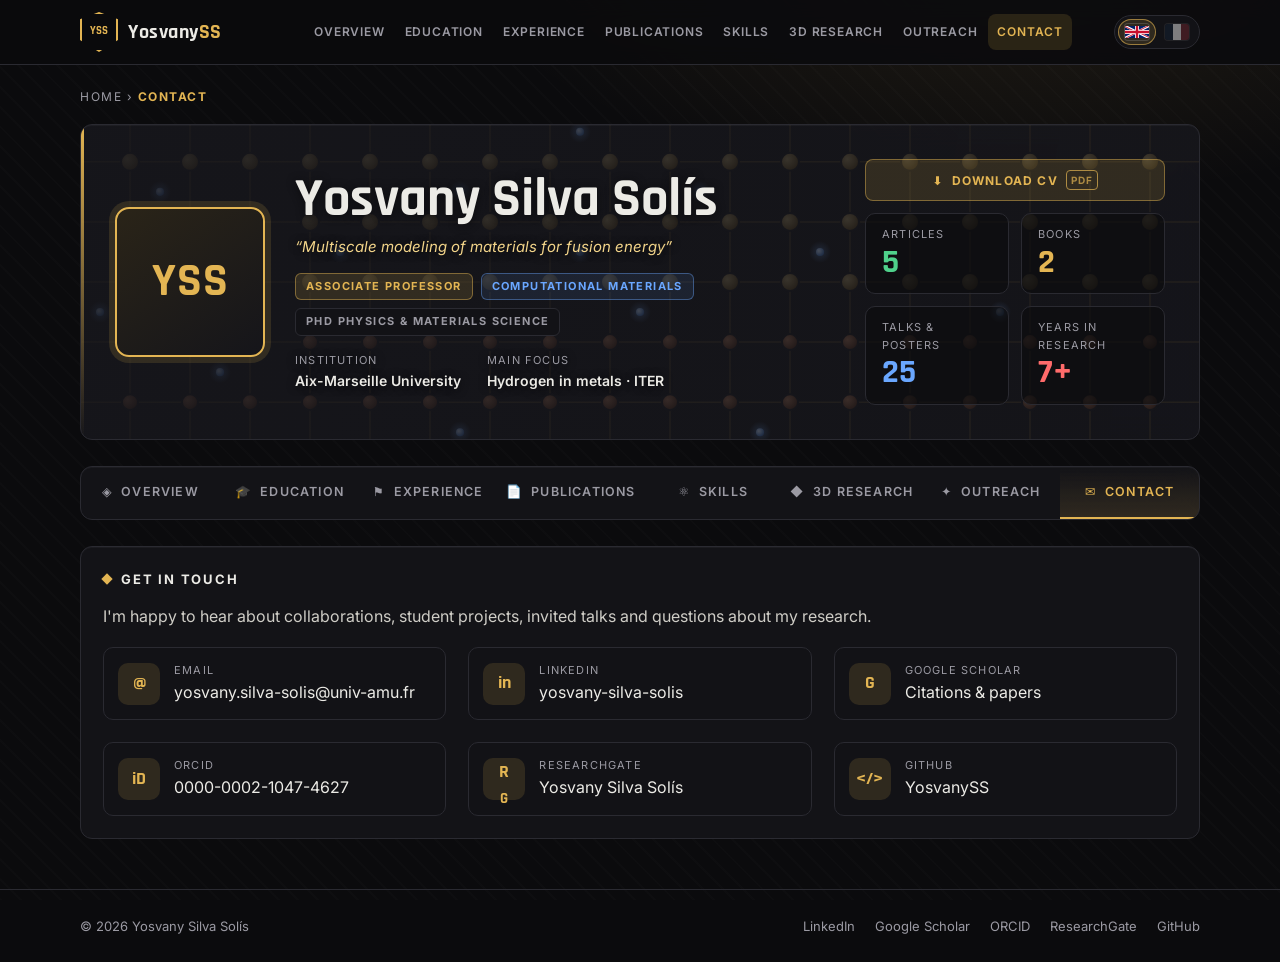
==== contact.html @ d6cc37a7 "New personal website: bilingual (EN/FR) research portfolio - Multi-page site: Overview, Education, E" ====
<!DOCTYPE html>
<html lang="en">
<head>
  <meta charset="utf-8">
  <meta name="viewport" content="width=device-width, initial-scale=1">
  <title data-fr="Contact — Yosvany Silva Solís">Contact — Yosvany Silva Solís</title>
  <link rel="preconnect" href="https://fonts.googleapis.com">
  <link rel="preconnect" href="https://fonts.gstatic.com" crossorigin>
  <link href="https://fonts.googleapis.com/css2?family=Inter:wght@400;500;600;700;800&family=Rajdhani:wght@600;700&display=swap" rel="stylesheet">
  <link rel="stylesheet" href="assets/css/site.css">
  <script src="assets/js/lang.js"></script>
</head>
<body>
  <!-- Each text is written twice: <en>English</en><fr>Français</fr> -->
  <main class="container">
    <div id="profile"></div>

    <section class="panel">
      <div class="panel-head"><h2 class="panel-title"><en>Get in touch</en><fr>Me contacter</fr></h2></div>
      <p><en>I'm happy to hear about collaborations, student projects, invited talks and questions about my research.</en><fr>N'hésitez pas à me contacter pour des collaborations, des projets d'étudiants, des invitations à des séminaires ou des questions sur mes recherches.</fr></p>
      <div class="grid three" style="margin-top:18px">
        <a class="contact-item" href="mailto:yosvany.silva-solis@univ-amu.fr"><span class="ic">@</span><span><small><en>Email</en><fr>E-mail</fr></small>yosvany.silva-solis@univ-amu.fr</span></a>
        <a class="contact-item" href="https://www.linkedin.com/in/yosvany-silva-solis/" target="_blank" rel="noopener"><span class="ic">in</span><span><small>LinkedIn</small>yosvany-silva-solis</span></a>
        <a class="contact-item" href="https://scholar.google.com/citations?user=Sckd3CYAAAAJ&hl=en" target="_blank" rel="noopener"><span class="ic">G</span><span><small>Google Scholar</small><en>Citations &amp; papers</en><fr>Citations &amp; articles</fr></span></a>
        <a class="contact-item" href="https://orcid.org/0000-0002-1047-4627" target="_blank" rel="noopener"><span class="ic">iD</span><span><small>ORCID</small>0000-0002-1047-4627</span></a>
        <a class="contact-item" href="https://www.researchgate.net/profile/Yosvany-Silva-Solis-2" target="_blank" rel="noopener"><span class="ic">R<sup>G</sup></span><span><small>ResearchGate</small>Yosvany Silva Solís</span></a>
        <a class="contact-item" href="https://github.com/YosvanySS" target="_blank" rel="noopener"><span class="ic">&lt;/&gt;</span><span><small>GitHub</small>YosvanySS</span></a>
      </div>
    </section>
  </main>

  <script src="assets/js/layout.js"></script>
</body>
</html>
---- assets/css/site.css ----
/* =========================================================
   Yosvany Silva Solís — personal site
   Dark "hero card" theme with gold accents.
   Change the colors here and the whole site follows.
   ========================================================= */
/* ---------- Language switch: show only the chosen language ---------- */
html:not(.lang-fr) fr, html.lang-fr en { display: none !important; }

:root {
  --bg: #0b0b0d;
  --bg-2: #121216;
  --panel: #16161b;
  --glass: rgba(22, 22, 27, 0.80);     /* frosted boxes: 80% opaque keeps text contrast high */
  --glass-blur: blur(14px) saturate(1.25);
  --panel-2: #1c1c22;
  --line: #2a2a31;
  --text: #ecebe6;
  --muted: #9b9aa3;
  --gold: #e3b553;
  --gold-2: #f3d58a;
  --gold-dim: rgba(227, 181, 83, 0.14);
  --blue: #6aa7ff;
  --green: #4fd18b;
  --red: #ff6b6b;
  --radius: 12px;
  --max: 1160px;
  --font: "Inter", system-ui, -apple-system, "Segoe UI", Roboto, sans-serif;
  --display: "Rajdhani", "Inter", system-ui, sans-serif;
}

*, *::before, *::after { box-sizing: border-box; }
html { scroll-behavior: smooth; }
body {
  margin: 0;
  font-family: var(--font);
  color: var(--text);
  background: var(--bg);
  line-height: 1.6;
  min-height: 100vh;
  display: flex;
  flex-direction: column;
}
main { flex: 1; }
/* Background pinned to the screen: the gold glow and the diagonal pattern stay put,
   only the content scrolls over them (works on phones too, unlike background-attachment). */
/* The glow's horizontal position: set by layout.js under the selected section,
   and registered so it can glide from the previous section to the new one. */
@property --glow-x { syntax: "<percentage>"; inherits: true; initial-value: 70%; }
body::before {
  content: ""; position: fixed; inset: 0; z-index: -1; pointer-events: none;
  transition: --glow-x 1s cubic-bezier(.2,.7,.2,1);
  background:
    radial-gradient(1000px 480px at var(--glow-x) -10%, rgba(227,181,83,0.12), transparent 60%),
    repeating-linear-gradient(45deg, rgba(255,255,255,0.012) 0 2px, transparent 2px 14px),
    var(--bg);
}
a { color: var(--gold); text-decoration: none; }
a:hover { color: var(--gold-2); }
img { max-width: 100%; display: block; }

.container { width: 100%; max-width: var(--max); margin: 0 auto; padding: 0 20px; }

/* ---------- Top navigation ---------- */
.topbar {
  position: sticky; top: 0; z-index: 50;
  background: rgba(11, 11, 13, 0.88);
  backdrop-filter: blur(10px);
  border-bottom: 1px solid var(--line);
}
.topbar .container { display: flex; align-items: center; gap: 28px; height: 64px; }
.brand { display: flex; align-items: center; gap: 10px; color: var(--text); font-family: var(--display); font-weight: 700; font-size: 20px; letter-spacing: .5px; }
.brand-badge {
  width: 38px; height: 40px; display: grid; place-items: center;
  border: 2px solid var(--gold); color: var(--gold);
  clip-path: polygon(50% 0, 100% 18%, 100% 70%, 50% 100%, 0 70%, 0 18%);
  font-size: 11px; font-weight: 800; letter-spacing: -.3px;
}
.brand span em { color: var(--gold); font-style: normal; }
.nav { display: flex; gap: 2px; margin-left: auto; }
.nav a {
  color: var(--muted); font-size: 12px; font-weight: 600; letter-spacing: .8px; text-transform: uppercase;
  padding: 8px 9px; border-radius: 8px; transition: .2s; white-space: nowrap;
}
.nav a:hover { color: var(--text); background: var(--panel); }
.nav a.active { color: var(--gold); background: var(--gold-dim); }
.lang-switch {
  display: flex; margin-left: 14px; padding: 3px; gap: 2px;
  border: 1px solid var(--line); border-radius: 99px; background: var(--bg-2);
}
.lang-switch button {
  border: 0; cursor: pointer; background: transparent;
  padding: 5px 7px; border-radius: 99px; transition: .2s; line-height: 0;
  opacity: .45; filter: grayscale(.6);
}
.lang-switch button svg { width: 24px; height: 16px; border-radius: 3px; box-shadow: 0 0 0 1px rgba(255,255,255,.15); }
.lang-switch button:hover { opacity: .85; filter: none; }
.lang-switch button.active { opacity: 1; filter: none; background: var(--gold-dim); box-shadow: inset 0 0 0 1px rgba(227,181,83,.6); }
.menu-btn { display: none; margin-left: 10px; background: none; border: 1px solid var(--line); color: var(--text); border-radius: 8px; padding: 6px 10px; font-size: 18px; cursor: pointer; }

/* ---------- Breadcrumb ---------- */
.crumbs { font-size: 12px; letter-spacing: 1.5px; text-transform: uppercase; color: var(--muted); padding: 22px 0 0; }
.crumbs a { color: var(--muted); }
.crumbs b { color: var(--gold); font-weight: 700; }

/* ---------- Hero card ---------- */
.hero {
  position: relative; margin: 18px 0 26px; padding: 34px;
  background:
    /* light veil over the whole lattice: a bit darker behind the text on the left */
    linear-gradient(100deg, rgba(22,22,27,0.86) 0%, rgba(22,22,27,0.72) 55%, rgba(22,22,27,0.62) 100%),
    /* fixed size (not "cover"): the atoms keep exactly the same size whatever the card height or language */
    url("../img/hero-bg.svg") center / 1200px 420px repeat,
    var(--glass);
  border: 1px solid var(--line); border-radius: var(--radius);
  /* fixed side column so the layout is identical in English and French */
  display: grid; grid-template-columns: 150px minmax(0, 1fr) 300px; gap: 30px; align-items: center;
  overflow: hidden;
}
.hero::before { content: ""; position: absolute; inset: 0 auto 0 0; width: 3px; background: linear-gradient(var(--gold), transparent); }
.avatar {
  width: 150px; height: 150px; border-radius: 14px;
  border: 2px solid var(--gold);
  background: linear-gradient(145deg, #2a2418, #15151a);
  display: grid; place-items: center;
  font-family: var(--display); font-size: 46px; font-weight: 700; color: var(--gold); letter-spacing: 1px;
  box-shadow: 0 0 0 6px var(--gold-dim);
  overflow: hidden;
}
.avatar img { width: 100%; height: 100%; object-fit: cover; }
.hero h1, .hero .tagline, .hero .meta { text-shadow: 0 1px 8px rgba(11,11,13,.9); }
.hero h1 { font-family: var(--display); font-size: clamp(34px, 5vw, 54px); line-height: 1.05; margin: 0 0 6px; }
.hero .tagline { color: var(--gold-2); font-style: italic; margin: 0 0 14px; font-size: 15px; white-space: nowrap; }
@media (max-width: 1100px) { .hero .tagline { white-space: normal; } }
.tags { display: flex; flex-wrap: wrap; gap: 8px; margin-bottom: 16px; }
.tag {
  font-size: 11px; font-weight: 700; letter-spacing: 1.4px; text-transform: uppercase;
  padding: 4px 10px; border-radius: 6px; border: 1px solid var(--line); color: var(--muted); background: var(--bg-2);
}
.tag.gold { color: var(--gold); border-color: rgba(227,181,83,.45); background: var(--gold-dim); }
.tag.blue { color: var(--blue); border-color: rgba(106,167,255,.4); background: rgba(106,167,255,.1); }
.meta { display: flex; flex-wrap: wrap; gap: 26px; font-size: 14px; }
.meta small { display: block; color: var(--muted); font-size: 11px; letter-spacing: 1.2px; text-transform: uppercase; }
.meta strong { font-weight: 600; }

.stats { display: grid; grid-template-columns: repeat(2, minmax(110px, 1fr)); gap: 12px; }
.stat { background: rgba(11,11,13,.6); border: 1px solid var(--line); border-radius: 10px; padding: 12px 16px; }
.stat small { display: block; color: var(--muted); font-size: 11px; letter-spacing: 1.2px; text-transform: uppercase; }
.stat b { font-family: var(--display); font-size: 34px; line-height: 1.1; }
.stat.g b { color: var(--green); } .stat.y b { color: var(--gold); } .stat.b b { color: var(--blue); } .stat.r b { color: var(--red); }

/* ---------- Tab bar (section navigation) ---------- */
.tabbar {
  display: flex; gap: 0; overflow-x: auto;
  background: var(--glass); border: 1px solid var(--line); border-radius: var(--radius);
  margin-bottom: 26px;
}
.tabbar a {
  flex: 1; text-align: center; white-space: nowrap;
  padding: 15px 8px; color: var(--muted);
  font-size: 12.5px; font-weight: 600; letter-spacing: 1.2px; text-transform: uppercase;
  border-bottom: 2px solid transparent; transition: .2s;
}
.tabbar a:hover { color: var(--text); background: var(--panel-2); }
.tabbar a.active { color: var(--gold); border-bottom-color: var(--gold); background: linear-gradient(transparent, var(--gold-dim)); }

/* ---------- Panels ---------- */
.grid { display: grid; gap: 22px; }
.grid.two { grid-template-columns: 1fr 1fr; }
.grid.three { grid-template-columns: repeat(3, 1fr); }
.panel {
  background: var(--glass); border: 1px solid var(--line); border-radius: var(--radius);
  padding: 22px; position: relative;
}
.panel-head { display: flex; align-items: center; justify-content: space-between; margin-bottom: 14px; }
.panel-title {
  display: flex; align-items: center; gap: 10px; margin: 0;
  font-size: 13px; font-weight: 700; letter-spacing: 1.8px; text-transform: uppercase;
}
.panel-title::before { content: ""; width: 8px; height: 8px; background: var(--gold); transform: rotate(45deg); }
.see-all { font-size: 12px; font-weight: 700; letter-spacing: 1.4px; text-transform: uppercase; }
.panel p { color: #cfcdc6; margin: 0 0 12px; }
.panel p:last-child { margin-bottom: 0; }
.section-title { font-family: var(--display); font-size: 30px; margin: 34px 0 14px; }
.section-title:first-child { margin-top: 0; }

/* ---------- Timeline ---------- */
.timeline { position: relative; margin: 0; padding: 0 0 0 26px; list-style: none; }
.timeline::before { content: ""; position: absolute; left: 6px; top: 6px; bottom: 6px; width: 2px; background: var(--line); }
.timeline li { position: relative; padding: 0 0 22px; }
.timeline li:last-child { padding-bottom: 0; }
.timeline li::before {
  content: ""; position: absolute; left: -26px; top: 5px; width: 14px; height: 14px;
  border: 2px solid var(--gold); background: var(--bg); transform: rotate(45deg);
}
.timeline .when { font-size: 12px; font-weight: 700; letter-spacing: 1.4px; text-transform: uppercase; color: var(--gold); }
.timeline h3 { margin: 2px 0 2px; font-size: 18px; }
.timeline .where { color: var(--muted); font-size: 14px; margin-bottom: 6px; }
.timeline p { color: #cfcdc6; margin: 6px 0 0; font-size: 15px; }

/* ---------- Lists / rows ---------- */
.rows { display: flex; flex-direction: column; }
.row {
  display: grid; grid-template-columns: 92px 1fr auto; gap: 16px; align-items: center;
  padding: 13px 0; border-top: 1px solid var(--line);
}
.row:first-child { border-top: 0; }
.row .date { font-family: var(--display); font-weight: 700; color: var(--gold); font-size: 15px; }
.row .title { font-weight: 600; }
.row .sub { color: var(--muted); font-size: 13px; }
.badge {
  font-size: 10.5px; font-weight: 700; letter-spacing: 1.2px; text-transform: uppercase;
  padding: 4px 9px; border-radius: 6px; white-space: nowrap;
}
.badge.oral { color: var(--green); background: rgba(79,209,139,.12); }
.badge.poster { color: var(--blue); background: rgba(106,167,255,.12); }
.badge.other { color: var(--muted); background: var(--bg-2); }
.badge.org { color: var(--gold); background: var(--gold-dim); }

/* ---------- Publication cards ---------- */
.pub { display: grid; grid-template-columns: 64px 1fr; gap: 18px; padding: 18px 0; border-top: 1px solid var(--line); }
.pub:first-child { border-top: 0; padding-top: 4px; }
.pub .year {
  font-family: var(--display); font-size: 22px; font-weight: 700; color: var(--gold);
  border: 1px solid rgba(227,181,83,.35); background: var(--gold-dim);
  border-radius: 10px; height: 56px; display: grid; place-items: center;
}
.pub h3 { margin: 0 0 4px; font-size: 17px; line-height: 1.4; }
.pub .venue { color: var(--muted); font-size: 14px; font-style: italic; }
.pub .links { margin-top: 8px; display: flex; gap: 10px; flex-wrap: wrap; }
.btn {
  display: inline-flex; align-items: center; gap: 8px;
  font-size: 12px; font-weight: 700; letter-spacing: 1.2px; text-transform: uppercase;
  padding: 8px 14px; border-radius: 8px; border: 1px solid rgba(227,181,83,.45);
  color: var(--gold); background: var(--gold-dim); transition: .2s;
}
.btn:hover { background: var(--gold); color: #111; }
.btn.ghost { border-color: var(--line); color: var(--text); background: var(--bg-2); }
.btn.ghost:hover { border-color: var(--gold); color: var(--gold); background: var(--bg-2); }

/* ---------- Skill cards ---------- */
.skill { display: flex; flex-direction: column; gap: 10px; }
.skill-top { display: flex; align-items: center; gap: 14px; }
.skill-icon {
  width: 48px; height: 48px; border-radius: 50%; flex: none;
  display: grid; place-items: center; font-size: 22px;
  border: 2px solid var(--gold); background: radial-gradient(circle, #2a2418, #15151a);
}
.skill h3 { margin: 0; font-size: 17px; }
.skill .lvl { font-size: 12px; color: var(--muted); letter-spacing: 1px; text-transform: uppercase; }
.bar { height: 6px; background: var(--bg-2); border-radius: 99px; overflow: hidden; }
.bar i { display: block; height: 100%; background: linear-gradient(90deg, var(--gold), var(--gold-2)); border-radius: 99px; }
.chips { display: flex; flex-wrap: wrap; gap: 6px; }
.chip { font-size: 12px; padding: 3px 9px; border-radius: 99px; background: var(--bg-2); border: 1px solid var(--line); color: #cfcdc6; }

/* ---------- Project cards (3D research) ---------- */
.card-link { display: block; color: var(--text); transition: .2s; }
.card-link:hover { color: var(--text); border-color: var(--gold); transform: translateY(-3px); }
.card-link .thumb {
  height: 150px; border-radius: 8px; margin-bottom: 14px; display: grid; place-items: center;
  background: radial-gradient(circle at 30% 30%, rgba(227,181,83,.25), transparent 60%), var(--bg-2);
  font-size: 46px;
}
.card-link h3 { margin: 0 0 6px; }
.card-link p { color: var(--muted); font-size: 14px; }

/* ---------- Contact ---------- */
.contact-item { display: flex; align-items: center; gap: 14px; padding: 14px; border: 1px solid var(--line); border-radius: 10px; background: var(--bg-2); color: var(--text); transition: .2s; }
.contact-item:hover { border-color: var(--gold); color: var(--text); }
.contact-item .ic { width: 42px; height: 42px; border-radius: 10px; display: grid; place-items: center; background: var(--gold-dim); color: var(--gold); font-weight: 800; font-family: var(--display); font-size: 18px; flex: none; }
.contact-item small { display: block; color: var(--muted); font-size: 11px; letter-spacing: 1.2px; text-transform: uppercase; }

/* ---------- Footer ---------- */
.footer { border-top: 1px solid var(--line); margin-top: 50px; padding: 26px 0; color: var(--muted); font-size: 13px; }
.footer .container { display: flex; justify-content: space-between; gap: 16px; flex-wrap: wrap; }
.footer a { color: var(--muted); margin-left: 16px; }
.footer a:hover { color: var(--gold); }

/* ---------- Responsive ---------- */
@media (max-width: 960px) {
  .hero { grid-template-columns: 110px 1fr; }
  .hero-side { grid-column: 1 / -1; }
  .hero .stats { grid-template-columns: repeat(4, 1fr); }
  .avatar { width: 110px; height: 110px; font-size: 38px; }
  .grid.three { grid-template-columns: 1fr 1fr; }
}
@media (max-width: 1160px) {
  .menu-btn { display: block; }
  .lang-switch { margin-left: auto; }
  .nav { display: none; position: absolute; top: 64px; left: 0; right: 0; flex-direction: column; background: var(--bg); border-bottom: 1px solid var(--line); padding: 10px 20px 16px; }
  .nav.open { display: flex; }
}
@media (max-width: 760px) {
  .hero { grid-template-columns: 1fr; padding: 24px; }
  .hero .stats { grid-template-columns: repeat(2, 1fr); }
  .grid.two, .grid.three { grid-template-columns: 1fr; }
  .row { grid-template-columns: 1fr; gap: 4px; }
  .pub { grid-template-columns: 1fr; }
  .pub .year { width: 64px; height: 36px; font-size: 17px; }
}

/* ---------- Scrollable list (conferences) ---------- */
.scroll-list {
  max-height: 520px; overflow-y: auto; padding-right: 14px; scrollbar-gutter: stable;
  scrollbar-width: thin; scrollbar-color: var(--gold) var(--bg-2);
}
.scroll-list::-webkit-scrollbar { width: 6px; }
.scroll-list::-webkit-scrollbar-track { background: var(--bg-2); border-radius: 99px; }
.scroll-list::-webkit-scrollbar-thumb { background: var(--gold); border-radius: 99px; }
.event { padding: 14px 0; border-top: 1px solid var(--line); }
.event:first-child { border-top: 0; padding-top: 2px; }
.event-top { display: flex; align-items: center; justify-content: space-between; gap: 10px; margin-bottom: 4px; }
.event .date { font-family: var(--display); font-weight: 700; color: var(--gold); font-size: 15px; }
.event .title { font-weight: 600; line-height: 1.4; }
.event .title a { color: var(--text); }
.event .title a:hover { color: var(--gold); }
.event .ext { color: var(--gold); font-size: 12px; }
.event .talk { color: #cfcdc6; font-size: 13.5px; font-style: italic; margin-top: 3px; }
.event .sub { color: var(--muted); font-size: 13px; margin-top: 4px; }

/* ---------- Conference map ---------- */
.conf-grid { align-items: stretch; }
#conference-map { height: 520px; border-radius: 8px; border: 1px solid var(--line); background: var(--bg-2); }
.map-pin {
  background: var(--gold); border: 3px solid rgba(227,181,83,.35); border-radius: 50%;
  box-shadow: 0 0 0 6px rgba(227,181,83,.15), 0 0 14px rgba(227,181,83,.7);
  display: grid; place-items: center; background-clip: padding-box;
}
.map-pin span { color: #111; font-size: 11px; font-weight: 800; font-family: var(--font); }
.leaflet-popup-content-wrapper, .leaflet-popup-tip { background: var(--panel-2); color: var(--text); border: 1px solid var(--line); }
.leaflet-popup-content { font-family: var(--font); font-size: 13px; line-height: 1.45; }
.leaflet-popup-content strong { color: var(--gold); }
.leaflet-popup-content ul { margin: 6px 0 0; padding-left: 16px; }
.leaflet-popup-content em { color: var(--gold-2); font-style: normal; }
.leaflet-container a.leaflet-popup-close-button { color: var(--muted); }
.leaflet-control-attribution { background: rgba(11,11,13,.7) !important; color: var(--muted) !important; }
.leaflet-control-attribution a { color: var(--muted) !important; }
.leaflet-bar a { background: var(--panel-2); color: var(--text); border-color: var(--line); }
@media (max-width: 760px) { #conference-map, .scroll-list { max-height: none; height: 360px; } .scroll-list { height: auto; max-height: 420px; } }
.event .note { color: var(--gold-2); font-size: 12.5px; margin-top: 4px; }
.badges { display: flex; gap: 6px; flex-wrap: wrap; justify-content: flex-end; }

/* Shorter scroll boxes (work experience & courses) */
.scroll-short { max-height: 400px; }
.timeline.scroll-list { padding-left: 26px; padding-top: 4px; }
.leaflet-bar a.map-recenter { font-size: 18px; line-height: 30px; }
/* CV button: top-right corner of the profile card, above the stats */
.hero-side { display: flex; flex-direction: column; align-items: stretch; gap: 12px; align-self: stretch; justify-content: space-between; }
.hero .cv-btn { justify-content: center; padding: 10px 14px; }
.hero .cv-btn small { font-size: 10px; opacity: .7; letter-spacing: 1px; border: 1px solid currentColor; border-radius: 4px; padding: 1px 4px; }

/* Respect "reduce motion" settings: place the glow without gliding */
@media (prefers-reduced-motion: reduce) { body::before { transition: none; } }

/* ---------- Frosted glass boxes ----------
   Boxes are 80% opaque with a blur of what is behind them, so the background
   (pattern + gold glow) shows softly while text stays on a dark, even surface.
   Only the large boxes get the blur (not the small items inside them) to keep
   scrolling smooth. */
.panel, .tabbar, .hero {
  -webkit-backdrop-filter: var(--glass-blur);
  backdrop-filter: var(--glass-blur);
  box-shadow: inset 0 1px 0 rgba(255,255,255,.04);   /* thin top highlight, glass edge */
}
/* Browsers without blur, and visitors who ask for less transparency: solid boxes */
@supports not ((backdrop-filter: blur(1px)) or (-webkit-backdrop-filter: blur(1px))) {
  :root { --glass: var(--panel); }
}
@media (prefers-reduced-transparency: reduce) {
  :root { --glass: var(--panel); }
  .panel, .tabbar, .hero { -webkit-backdrop-filter: none; backdrop-filter: none; }
}
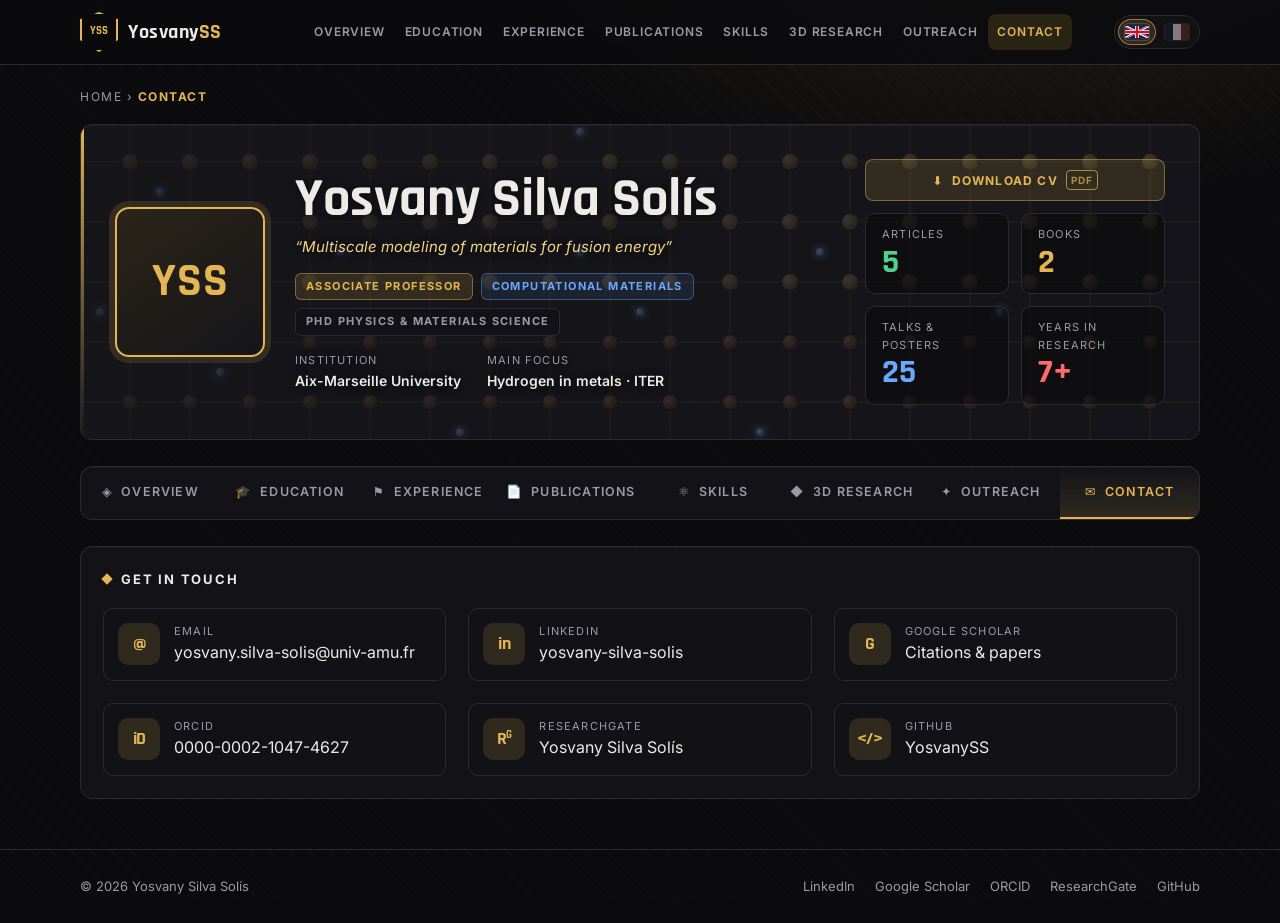
==== commit 653de49a: "Removing comments in contact section" ====
--- a/contact.html
+++ b/contact.html
@@ -17,7 +17,7 @@
 
     <section class="panel">
       <div class="panel-head"><h2 class="panel-title"><en>Get in touch</en><fr>Me contacter</fr></h2></div>
-      <p><en>I'm happy to hear about collaborations, student projects, invited talks and questions about my research.</en><fr>N'hésitez pas à me contacter pour des collaborations, des projets d'étudiants, des invitations à des séminaires ou des questions sur mes recherches.</fr></p>
+      <!-- <p><en>I'm happy to hear about collaborations, student projects, invited talks and questions about my research.</en><fr>N'hésitez pas à me contacter pour des collaborations, des projets d'étudiants, des invitations à des séminaires ou des questions sur mes recherches.</fr></p> -->
       <div class="grid three" style="margin-top:18px">
         <a class="contact-item" href="mailto:yosvany.silva-solis@univ-amu.fr"><span class="ic">@</span><span><small><en>Email</en><fr>E-mail</fr></small>yosvany.silva-solis@univ-amu.fr</span></a>
         <a class="contact-item" href="https://www.linkedin.com/in/yosvany-silva-solis/" target="_blank" rel="noopener"><span class="ic">in</span><span><small>LinkedIn</small>yosvany-silva-solis</span></a>
--- a/assets/css/site.css
+++ b/assets/css/site.css
@@ -265,8 +265,9 @@
 
 /* ---------- Contact ---------- */
 .contact-item { display: flex; align-items: center; gap: 14px; padding: 14px; border: 1px solid var(--line); border-radius: 10px; background: var(--bg-2); color: var(--text); transition: .2s; }
+.contact-item .ic sup { font-size: .62em; position: relative; top: -.38em; vertical-align: baseline; line-height: 0; }
 .contact-item:hover { border-color: var(--gold); color: var(--text); }
-.contact-item .ic { width: 42px; height: 42px; border-radius: 10px; display: grid; place-items: center; background: var(--gold-dim); color: var(--gold); font-weight: 800; font-family: var(--display); font-size: 18px; flex: none; }
+.contact-item .ic { width: 42px; height: 42px; border-radius: 10px; display: flex; align-items: center; justify-content: center; white-space: nowrap; letter-spacing: -.5px; background: var(--gold-dim); color: var(--gold); font-weight: 800; font-family: var(--display); font-size: 18px; flex: none; }
 .contact-item small { display: block; color: var(--muted); font-size: 11px; letter-spacing: 1.2px; text-transform: uppercase; }
 
 /* ---------- Footer ---------- */
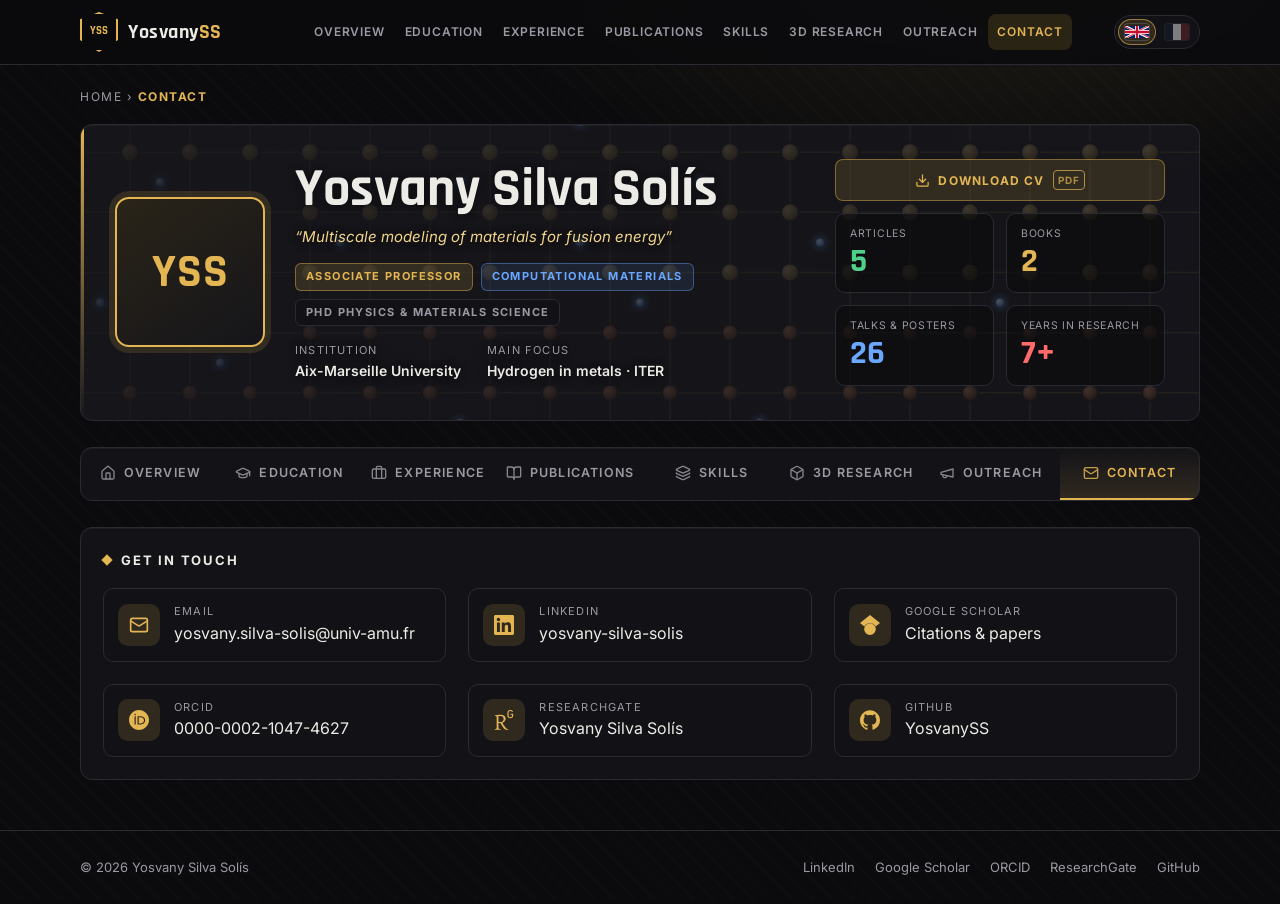
==== commit 5d08b153: "Skills redesign, 2025-26 activity, consistent icons - Skills: readable lists per method, levels comp" ====
--- a/contact.html
+++ b/contact.html
@@ -19,16 +19,17 @@
       <div class="panel-head"><h2 class="panel-title"><en>Get in touch</en><fr>Me contacter</fr></h2></div>
       <!-- <p><en>I'm happy to hear about collaborations, student projects, invited talks and questions about my research.</en><fr>N'hésitez pas à me contacter pour des collaborations, des projets d'étudiants, des invitations à des séminaires ou des questions sur mes recherches.</fr></p> -->
       <div class="grid three" style="margin-top:18px">
-        <a class="contact-item" href="mailto:yosvany.silva-solis@univ-amu.fr"><span class="ic">@</span><span><small><en>Email</en><fr>E-mail</fr></small>yosvany.silva-solis@univ-amu.fr</span></a>
-        <a class="contact-item" href="https://www.linkedin.com/in/yosvany-silva-solis/" target="_blank" rel="noopener"><span class="ic">in</span><span><small>LinkedIn</small>yosvany-silva-solis</span></a>
-        <a class="contact-item" href="https://scholar.google.com/citations?user=Sckd3CYAAAAJ&hl=en" target="_blank" rel="noopener"><span class="ic">G</span><span><small>Google Scholar</small><en>Citations &amp; papers</en><fr>Citations &amp; articles</fr></span></a>
-        <a class="contact-item" href="https://orcid.org/0000-0002-1047-4627" target="_blank" rel="noopener"><span class="ic">iD</span><span><small>ORCID</small>0000-0002-1047-4627</span></a>
-        <a class="contact-item" href="https://www.researchgate.net/profile/Yosvany-Silva-Solis-2" target="_blank" rel="noopener"><span class="ic">R<sup>G</sup></span><span><small>ResearchGate</small>Yosvany Silva Solís</span></a>
-        <a class="contact-item" href="https://github.com/YosvanySS" target="_blank" rel="noopener"><span class="ic">&lt;/&gt;</span><span><small>GitHub</small>YosvanySS</span></a>
+        <a class="contact-item" href="mailto:yosvany.silva-solis@univ-amu.fr"><span class="ic"><i data-icon="mail"></i></span><span><small><en>Email</en><fr>E-mail</fr></small>yosvany.silva-solis@univ-amu.fr</span></a>
+        <a class="contact-item" href="https://www.linkedin.com/in/yosvany-silva-solis/" target="_blank" rel="noopener"><span class="ic"><i data-icon="brand-linkedin"></i></span><span><small>LinkedIn</small>yosvany-silva-solis</span></a>
+        <a class="contact-item" href="https://scholar.google.com/citations?user=Sckd3CYAAAAJ&hl=en" target="_blank" rel="noopener"><span class="ic"><i data-icon="brand-googlescholar"></i></span><span><small>Google Scholar</small><en>Citations &amp; papers</en><fr>Citations &amp; articles</fr></span></a>
+        <a class="contact-item" href="https://orcid.org/0000-0002-1047-4627" target="_blank" rel="noopener"><span class="ic"><i data-icon="brand-orcid"></i></span><span><small>ORCID</small>0000-0002-1047-4627</span></a>
+        <a class="contact-item" href="https://www.researchgate.net/profile/Yosvany-Silva-Solis-2" target="_blank" rel="noopener"><span class="ic"><i data-icon="brand-researchgate"></i></span><span><small>ResearchGate</small>Yosvany Silva Solís</span></a>
+        <a class="contact-item" href="https://github.com/YosvanySS" target="_blank" rel="noopener"><span class="ic"><i data-icon="brand-github"></i></span><span><small>GitHub</small>YosvanySS</span></a>
       </div>
     </section>
   </main>
 
+  <script src="assets/js/icons.js"></script>
   <script src="assets/js/layout.js"></script>
 </body>
 </html>
--- a/assets/css/site.css
+++ b/assets/css/site.css
@@ -113,7 +113,7 @@
     var(--glass);
   border: 1px solid var(--line); border-radius: var(--radius);
   /* fixed side column so the layout is identical in English and French */
-  display: grid; grid-template-columns: 150px minmax(0, 1fr) 300px; gap: 30px; align-items: center;
+  display: grid; grid-template-columns: 150px minmax(0, 1fr) 330px; gap: 30px; align-items: center;
   overflow: hidden;
 }
 .hero::before { content: ""; position: absolute; inset: 0 auto 0 0; width: 3px; background: linear-gradient(var(--gold), transparent); }
@@ -143,8 +143,8 @@
 .meta strong { font-weight: 600; }
 
 .stats { display: grid; grid-template-columns: repeat(2, minmax(110px, 1fr)); gap: 12px; }
-.stat { background: rgba(11,11,13,.6); border: 1px solid var(--line); border-radius: 10px; padding: 12px 16px; }
-.stat small { display: block; color: var(--muted); font-size: 11px; letter-spacing: 1.2px; text-transform: uppercase; }
+.stat { background: rgba(11,11,13,.6); border: 1px solid var(--line); border-radius: 10px; padding: 12px 14px; min-width: 0; }
+.stat small { display: block; color: var(--muted); font-size: 10.5px; letter-spacing: .7px; text-transform: uppercase; white-space: nowrap; }
 .stat b { font-family: var(--display); font-size: 34px; line-height: 1.1; }
 .stat.g b { color: var(--green); } .stat.y b { color: var(--gold); } .stat.b b { color: var(--blue); } .stat.r b { color: var(--red); }
 
@@ -343,7 +343,8 @@
 /* Shorter scroll boxes (work experience & courses) */
 .scroll-short { max-height: 400px; }
 .timeline.scroll-list { padding-left: 26px; padding-top: 4px; }
-.leaflet-bar a.map-recenter { font-size: 18px; line-height: 30px; }
+.leaflet-bar a.map-recenter { display: grid !important; place-items: center; }
+.leaflet-bar a.map-recenter .svg-icon { width: 16px; height: 16px; }
 /* CV button: top-right corner of the profile card, above the stats */
 .hero-side { display: flex; flex-direction: column; align-items: stretch; gap: 12px; align-self: stretch; justify-content: space-between; }
 .hero .cv-btn { justify-content: center; padding: 10px 14px; }
@@ -370,3 +371,45 @@
   :root { --glass: var(--panel); }
   .panel, .tabbar, .hero { -webkit-backdrop-filter: none; backdrop-filter: none; }
 }
+
+/* ---------- Icons (Lucide + Simple Icons, inline SVG) ---------- */
+.svg-icon { width: 1.15em; height: 1.15em; flex: none; vertical-align: -0.2em; }
+.tabbar a { display: inline-flex; align-items: center; justify-content: center; gap: 8px; }
+.tabbar a .svg-icon { width: 16px; height: 16px; opacity: .85; }
+.btn .svg-icon { width: 15px; height: 15px; }
+.skill-icon .svg-icon { width: 22px; height: 22px; color: var(--gold); }
+.card-link .thumb .svg-icon { width: 46px; height: 46px; color: var(--gold); stroke-width: 1.5; }
+.contact-item .ic .svg-icon { width: 20px; height: 20px; }
+.panel-title .svg-icon { width: 16px; height: 16px; color: var(--gold); }
+
+/* ---------- Skills page: readable lists ---------- */
+.skill-list { list-style: none; margin: 4px 0 0; padding: 0; display: grid; gap: 7px; }
+.skill-list li { position: relative; padding-left: 22px; color: #cfcdc6; font-size: 14px; line-height: 1.45; }
+.skill-list li::before {
+  content: ""; position: absolute; left: 2px; top: .45em; width: 9px; height: 5px;
+  border-left: 2px solid var(--gold); border-bottom: 2px solid var(--gold); transform: rotate(-45deg);
+}
+.skill-groups { margin: 0; display: grid; grid-template-columns: max-content 1fr; gap: 12px 18px; align-items: baseline; }
+.skill-groups dt { display: flex; align-items: center; gap: 8px; font-size: 12px; font-weight: 700; letter-spacing: 1.2px; text-transform: uppercase; color: var(--gold); white-space: nowrap; }
+.skill-groups dt .svg-icon { width: 16px; height: 16px; }
+.skill-groups dd { margin: 0; color: #cfcdc6; font-size: 14px; line-height: 1.55; }
+.lang-rows { display: grid; gap: 16px; }
+.lang-rows > div { display: grid; grid-template-columns: 90px 1fr auto; align-items: center; gap: 14px; }
+.lang-rows span { font-weight: 600; }
+.lang-rows small { color: var(--muted); font-size: 12px; min-width: 100px; text-align: right; }
+@media (max-width: 760px) {
+  .skill-groups { grid-template-columns: 1fr; gap: 4px; }
+  .skill-groups dd { margin-bottom: 10px; }
+}
+.rows-group {
+  display: flex; justify-content: space-between; align-items: baseline; gap: 10px;
+  margin: 14px 0 2px; padding-bottom: 6px; border-bottom: 1px solid rgba(227,181,83,.35);
+  font-size: 12px; font-weight: 700; letter-spacing: 1.2px; text-transform: uppercase; color: var(--gold);
+}
+.rows-group:first-child { margin-top: 0; }
+.rows-group span { color: var(--muted); letter-spacing: .5px; }
+.rows-group + .row { border-top: 0; }
+.panel-title .svg-icon + * { margin-left: 0; }
+.panel-title:has(.svg-icon)::before { display: none; }
+.muted-note { color: var(--muted) !important; font-size: 13px; }
+@media (max-width: 760px) { .stat small { white-space: normal; } }
